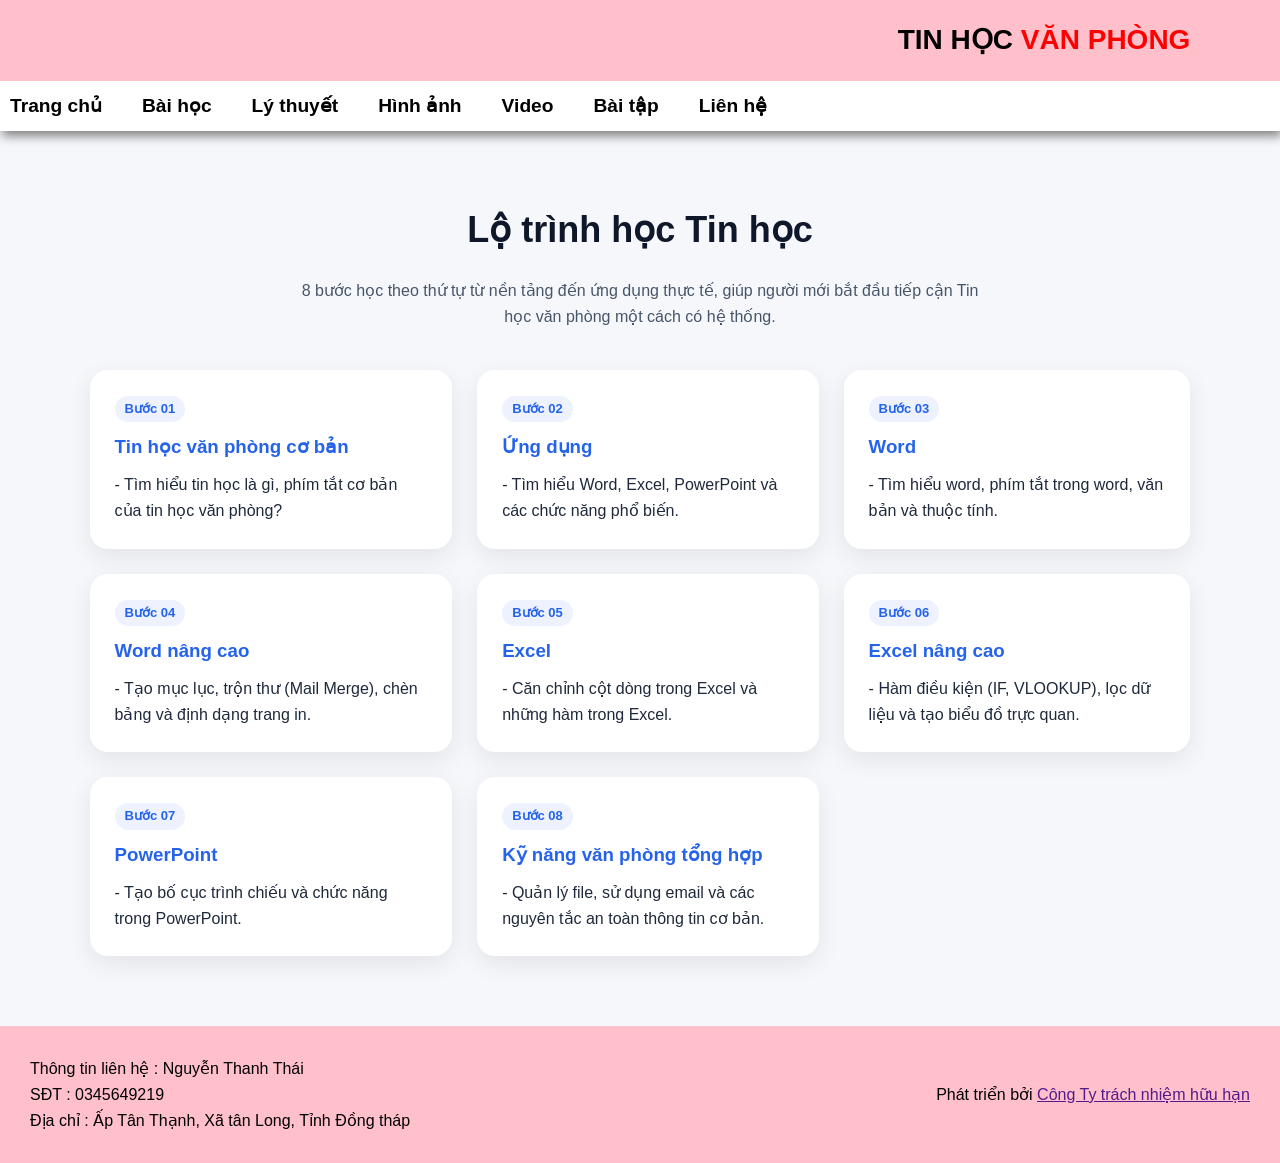
==== webcon/baihoc.html @ 8f5b54de "Add files via upload" ====
<!DOCTYPE html>
<html lang="vi">
<head>
    <meta charset="UTF-8">
    <meta name="viewport" content="width=device-width, initial-scale=1.0">

    <title>TIN HỌC VĂN PHÒNG</title>

    <style>
        * {
            margin: 0;
            padding: 0;
            box-sizing: border-box;
        }
        body {
            font-family: Arial, sans-serif;
            background: #f5f7fb;
            color: #1e293b;
            line-height: 1.6;
        }
        header {
            background: pink;
            color: rgb(0, 0, 0);
            padding: 18px 7%;
            display: flex;
            justify-content: right;
            align-items: center;
            position: sticky;
            top: 0;
            z-index: 1000;
        }
        .tieude{
            font-size: 28px;
            font-weight: bold;
        }
        .tieude span{
            color: red;
        }
        nav {
            height: 50px;
            display: flex;
            gap: 20px;
            background-color: white;
            box-shadow: 2px 5px 10px gray;
        }
        nav a {
            color: black;
            text-decoration: none;
            font-weight: bold;
            font-size: larger;
            border-top: 0px;
            padding:10px ;
            align-items: center;
        }
        nav a:hover {
            background-color: aqua;
            color: #38bdf8;
            gap: 20px;
            border-radius: 10px;
        }             
        section {
            padding: 70px 7%;
        }
        .title {
            text-align: center;
            margin-bottom: 20px;
        }
        .title h2 {
            font-size: 36px;
            color: #0f172a;
        }
        .bang {
            display: grid;
            grid-template-columns:auto auto auto;
            gap: 25px;
        }
        .n {
            background: white;
            padding: 25px;
            border-radius: 18px;
            box-shadow:0 8px 25px rgba(0,0,0,0.08);
            transition: 0.3s;
        }
        .n:hover {
            transform: translateY(-15px);
        }
        .n h3 {
            color: #2563eb;
            margin: 10px 0;
        }
        .n .buoc {
            display: inline-block;
            background: #eef2ff;
            color: #2563eb;
            font-weight: bold;
            font-size: 13px;
            padding: 3px 10px;
            border-radius: 20px;
        }
        .ghichu {
            text-align: center;
            max-width: 700px;
            margin: 0 auto 40px;
            color: #475569;
        }
        footer {
            background: pink;
            color: rgb(0, 0, 0);;
            display: flex;
            justify-content: space-between;
            align-items: center;
            padding: 30px;
        }
    </style>
</head>
<body>
<header>
    <div class="tieude">
        TIN HỌC <span>VĂN PHÒNG</span>
    </div>
</header>
    <nav>
        <a href="../index.html">Trang chủ</a>
        <a href="./baihoc.html">Bài học</a>
        <a href="./lythuyet.html" >Lý thuyết</a>
        <a href="./hinhanh.html" >Hình ảnh</a>
        <a href="./vide.html" >Video</a>
        <a href="./baitap.html">Bài tập</a>
        <a href="./lienhe.html">Liên hệ</a>
    </nav>
<section id="baihoc">
    <div class="title">
        <h2>
            Lộ trình học Tin học
        </h2>
    </div>
    <p class="ghichu">
        8 bước học theo thứ tự từ nền tảng đến ứng dụng thực tế, giúp người mới
        bắt đầu tiếp cận Tin học văn phòng một cách có hệ thống.
    </p>
    <div class="bang">
        <div class="n">
            <span class="buoc">Bước 01</span>
            <h3>
                Tin học văn phòng cơ bản
            </h3>
            <p>
                - Tìm hiểu tin học là gì, phím tắt cơ bản của tin học
                văn phòng?
            </p>
        </div>
        <div class="n">
            <span class="buoc">Bước 02</span>
            <h3>
                Ứng dụng
            </h3>
            <p>
                - Tìm hiểu Word, Excel, PowerPoint
                và các chức năng phổ biến.
            </p>
        </div>
        <div class="n">
            <span class="buoc">Bước 03</span>
            <h3>
                Word
            </h3>
            <p>
                - Tìm hiểu word, phím tắt trong word,
                văn bản và thuộc tính.
            </p>
        </div>
        <div class="n">
            <span class="buoc">Bước 04</span>
            <h3>
                Word nâng cao
            </h3>
            <p>
                - Tạo mục lục, trộn thư (Mail Merge), chèn bảng
                và định dạng trang in.
            </p>
        </div>
        <div class="n">
            <span class="buoc">Bước 05</span>
            <h3>
                Excel
            </h3>
            <p>
                - Căn chỉnh cột dòng trong Excel và những 
                hàm trong Excel.
            </p>
        </div>
        <div class="n">
            <span class="buoc">Bước 06</span>
            <h3>
                Excel nâng cao
            </h3>
            <p>
                - Hàm điều kiện (IF, VLOOKUP), lọc dữ liệu
                và tạo biểu đồ trực quan.
            </p>
        </div>
        <div class="n">
            <span class="buoc">Bước 07</span>
            <h3>
                PowerPoint
            </h3>
            <p>
                - Tạo bố cục trình chiếu và chức năng
                trong PowerPoint.
            </p>
        </div>
        <div class="n">
            <span class="buoc">Bước 08</span>
            <h3>
                Kỹ năng văn phòng tổng hợp
            </h3>
            <p>
                - Quản lý file, sử dụng email và các nguyên tắc
                an toàn thông tin cơ bản.
            </p>
        </div>
    </div>
</section>
<footer>
    <div>
        Thông tin liên hệ : Nguyễn Thanh Thái 
        <br>SĐT : 0345649219
        <br>Địa chỉ : Ấp Tân Thạnh, Xã tân Long, Tỉnh Đồng tháp

    </div>
    <p>
        Phát triển bởi <a href="">Công Ty trách nhiệm hữu hạn</a>
    </p>
</footer>
</body>
</html>
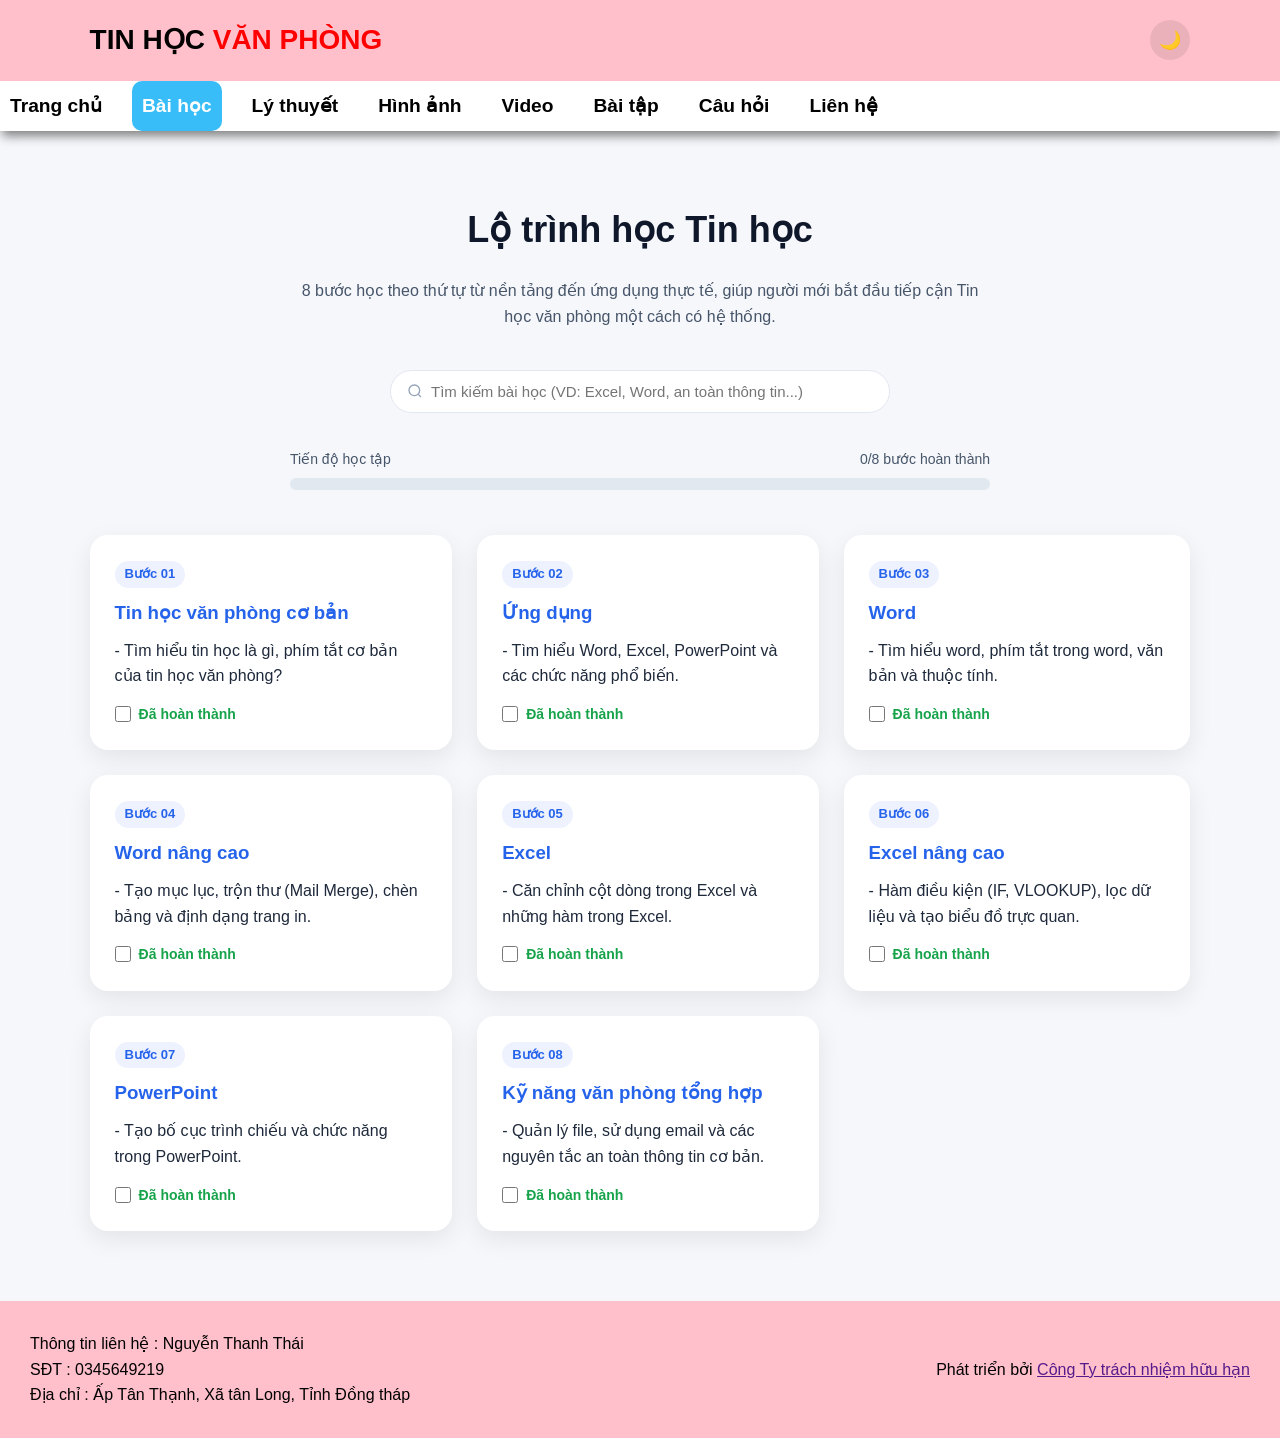
==== commit 86d001db: "Add files via upload" ====
--- a/webcon/baihoc.html
+++ b/webcon/baihoc.html
@@ -111,12 +111,89 @@
             align-items: center;
             padding: 30px;
         }
+        nav a.active {
+            background-color: #38bdf8;
+            color: white;
+            border-radius: 10px;
+        }
+        .n.xong {
+            border: 2px solid #22c55e;
+        }
+        .n .hoanthanh {
+            display: flex;
+            align-items: center;
+            gap: 8px;
+            margin-top: 14px;
+            font-size: 14px;
+            color: #16a34a;
+            font-weight: bold;
+            cursor: pointer;
+            user-select: none;
+        }
+        .n .hoanthanh input {
+            width: 16px;
+            height: 16px;
+            cursor: pointer;
+        }
+        .tim-kiem-khung {
+            max-width: 500px;
+            margin: 0 auto 35px;
+            position: relative;
+        }
+        .tim-kiem-khung input {
+            width: 100%;
+            padding: 12px 18px 12px 40px;
+            border-radius: 30px;
+            border: 1px solid #e2e8f0;
+            font-size: 15px;
+            background: white url('data:image/svg+xml;utf8,<svg xmlns="http://www.w3.org/2000/svg" width="16" height="16" viewBox="0 0 24 24" fill="none" stroke="%2394a3b8" stroke-width="2"><circle cx="11" cy="11" r="8"/><line x1="21" y1="21" x2="16.65" y2="16.65"/></svg>') no-repeat 16px center;
+        }
+        .tim-kiem-khung input:focus {
+            outline: none;
+            border-color: #2563eb;
+        }
+        #khong-co-ket-qua {
+            display: none;
+            text-align: center;
+            color: #94a3b8;
+            margin-bottom: 30px;
+        }
+        .tiendo-khung {
+            max-width: 700px;
+            margin: 0 auto 45px;
+        }
+        .tiendo-nhan {
+            display: flex;
+            justify-content: space-between;
+            font-size: 14px;
+            color: #475569;
+            margin-bottom: 8px;
+        }
+        .tiendo-thanh {
+            width: 100%;
+            height: 12px;
+            background: #e2e8f0;
+            border-radius: 20px;
+            overflow: hidden;
+        }
+        .tiendo-fill {
+            height: 100%;
+            width: 0%;
+            background: #22c55e;
+            border-radius: 20px;
+            transition: width 0.4s ease;
+        }
     </style>
+    <link rel="stylesheet" href="../theme.css">
 </head>
 <body>
 <header>
     <div class="tieude">
         TIN HỌC <span>VĂN PHÒNG</span>
+    </div>
+    <div class="header-dieukhien">
+        <button id="toggle-theme" class="btn-icon" title="Chuyển giao diện sáng/tối">🌙</button>
+        <button id="hamburger" class="btn-icon hamburger" title="Menu">☰</button>
     </div>
 </header>
     <nav>
@@ -126,6 +203,7 @@
         <a href="./hinhanh.html" >Hình ảnh</a>
         <a href="./vide.html" >Video</a>
         <a href="./baitap.html">Bài tập</a>
+        <a href="./quiz.html">Câu hỏi</a>
         <a href="./lienhe.html">Liên hệ</a>
     </nav>
 <section id="baihoc">
@@ -138,8 +216,21 @@
         8 bước học theo thứ tự từ nền tảng đến ứng dụng thực tế, giúp người mới
         bắt đầu tiếp cận Tin học văn phòng một cách có hệ thống.
     </p>
+    <div class="tim-kiem-khung">
+        <input type="text" id="tim-kiem-baihoc" placeholder="Tìm kiếm bài học (VD: Excel, Word, an toàn thông tin...)">
+    </div>
+    <p id="khong-co-ket-qua">Không tìm thấy bài học phù hợp với từ khóa.</p>
+    <div class="tiendo-khung">
+        <div class="tiendo-nhan">
+            <span>Tiến độ học tập</span>
+            <span id="tiendo-text">0/8 bước hoàn thành</span>
+        </div>
+        <div class="tiendo-thanh">
+            <div class="tiendo-fill" id="tiendo-fill"></div>
+        </div>
+    </div>
     <div class="bang">
-        <div class="n">
+        <div class="n" data-buoc="1">
             <span class="buoc">Bước 01</span>
             <h3>
                 Tin học văn phòng cơ bản
@@ -148,8 +239,11 @@
                 - Tìm hiểu tin học là gì, phím tắt cơ bản của tin học
                 văn phòng?
             </p>
-        </div>
-        <div class="n">
+            <label class="hoanthanh">
+                <input type="checkbox" class="check-buoc" data-buoc="1"> Đã hoàn thành
+            </label>
+        </div>
+        <div class="n" data-buoc="2">
             <span class="buoc">Bước 02</span>
             <h3>
                 Ứng dụng
@@ -158,8 +252,11 @@
                 - Tìm hiểu Word, Excel, PowerPoint
                 và các chức năng phổ biến.
             </p>
-        </div>
-        <div class="n">
+            <label class="hoanthanh">
+                <input type="checkbox" class="check-buoc" data-buoc="2"> Đã hoàn thành
+            </label>
+        </div>
+        <div class="n" data-buoc="3">
             <span class="buoc">Bước 03</span>
             <h3>
                 Word
@@ -168,8 +265,11 @@
                 - Tìm hiểu word, phím tắt trong word,
                 văn bản và thuộc tính.
             </p>
-        </div>
-        <div class="n">
+            <label class="hoanthanh">
+                <input type="checkbox" class="check-buoc" data-buoc="3"> Đã hoàn thành
+            </label>
+        </div>
+        <div class="n" data-buoc="4">
             <span class="buoc">Bước 04</span>
             <h3>
                 Word nâng cao
@@ -178,8 +278,11 @@
                 - Tạo mục lục, trộn thư (Mail Merge), chèn bảng
                 và định dạng trang in.
             </p>
-        </div>
-        <div class="n">
+            <label class="hoanthanh">
+                <input type="checkbox" class="check-buoc" data-buoc="4"> Đã hoàn thành
+            </label>
+        </div>
+        <div class="n" data-buoc="5">
             <span class="buoc">Bước 05</span>
             <h3>
                 Excel
@@ -188,8 +291,11 @@
                 - Căn chỉnh cột dòng trong Excel và những 
                 hàm trong Excel.
             </p>
-        </div>
-        <div class="n">
+            <label class="hoanthanh">
+                <input type="checkbox" class="check-buoc" data-buoc="5"> Đã hoàn thành
+            </label>
+        </div>
+        <div class="n" data-buoc="6">
             <span class="buoc">Bước 06</span>
             <h3>
                 Excel nâng cao
@@ -198,8 +304,11 @@
                 - Hàm điều kiện (IF, VLOOKUP), lọc dữ liệu
                 và tạo biểu đồ trực quan.
             </p>
-        </div>
-        <div class="n">
+            <label class="hoanthanh">
+                <input type="checkbox" class="check-buoc" data-buoc="6"> Đã hoàn thành
+            </label>
+        </div>
+        <div class="n" data-buoc="7">
             <span class="buoc">Bước 07</span>
             <h3>
                 PowerPoint
@@ -208,8 +317,11 @@
                 - Tạo bố cục trình chiếu và chức năng
                 trong PowerPoint.
             </p>
-        </div>
-        <div class="n">
+            <label class="hoanthanh">
+                <input type="checkbox" class="check-buoc" data-buoc="7"> Đã hoàn thành
+            </label>
+        </div>
+        <div class="n" data-buoc="8">
             <span class="buoc">Bước 08</span>
             <h3>
                 Kỹ năng văn phòng tổng hợp
@@ -218,6 +330,9 @@
                 - Quản lý file, sử dụng email và các nguyên tắc
                 an toàn thông tin cơ bản.
             </p>
+            <label class="hoanthanh">
+                <input type="checkbox" class="check-buoc" data-buoc="8"> Đã hoàn thành
+            </label>
         </div>
     </div>
 </section>
@@ -232,5 +347,74 @@
         Phát triển bởi <a href="">Công Ty trách nhiệm hữu hạn</a>
     </p>
 </footer>
+
+<script src="../site.js"></script>
+<script>
+    (function () {
+        const KHOA = "tinhocvp_baihoc_tiendo";
+        const checkboxes = document.querySelectorAll(".check-buoc");
+        const tiendoFill = document.getElementById("tiendo-fill");
+        const tiendoText = document.getElementById("tiendo-text");
+        const tongSo = checkboxes.length;
+
+        function layDaLuu() {
+            try {
+                return JSON.parse(localStorage.getItem(KHOA)) || {};
+            } catch (e) {
+                return {};
+            }
+        }
+
+        function capNhatTiendo() {
+            const daLuu = layDaLuu();
+            let soXong = 0;
+            checkboxes.forEach((cb) => {
+                const buoc = cb.dataset.buoc;
+                const the = cb.closest(".n");
+                if (daLuu[buoc]) {
+                    cb.checked = true;
+                    the.classList.add("xong");
+                    soXong++;
+                } else {
+                    cb.checked = false;
+                    the.classList.remove("xong");
+                }
+            });
+            const phanTram = tongSo ? Math.round((soXong / tongSo) * 100) : 0;
+            tiendoFill.style.width = phanTram + "%";
+            tiendoText.textContent = soXong + "/" + tongSo + " bước hoàn thành";
+        }
+
+        checkboxes.forEach((cb) => {
+            cb.addEventListener("change", () => {
+                const daLuu = layDaLuu();
+                daLuu[cb.dataset.buoc] = cb.checked;
+                localStorage.setItem(KHOA, JSON.stringify(daLuu));
+                capNhatTiendo();
+                toast(cb.checked ? "Đã đánh dấu hoàn thành ✓" : "Đã bỏ đánh dấu");
+            });
+        });
+
+        capNhatTiendo();
+    })();
+    (function () {
+        const oTimKiem = document.getElementById("tim-kiem-baihoc");
+        const the = document.querySelectorAll(".n");
+        const khongCoKq = document.getElementById("khong-co-ket-qua");
+        if (!oTimKiem) return;
+
+        oTimKiem.addEventListener("input", () => {
+            const tuKhoa = oTimKiem.value.trim().toLowerCase();
+            let soHienThi = 0;
+            the.forEach((card) => {
+                const noiDung = card.textContent.toLowerCase();
+                const khop = noiDung.includes(tuKhoa);
+                card.style.display = khop ? "" : "none";
+                if (khop) soHienThi++;
+            });
+            khongCoKq.style.display = soHienThi === 0 ? "block" : "none";
+        });
+    })();
+</script>
 </body>
 </html>
--- a/theme.css
+++ b/theme.css
@@ -0,0 +1,193 @@
+header {
+    justify-content: space-between !important;
+}
+.header-dieukhien {
+    display: flex;
+    align-items: center;
+    gap: 10px;
+}
+.btn-icon {
+    width: 40px;
+    height: 40px;
+    border: none;
+    border-radius: 50%;
+    background: rgba(0,0,0,0.08);
+    color: #1e293b;
+    font-size: 18px;
+    cursor: pointer;
+    display: flex;
+    align-items: center;
+    justify-content: center;
+    transition: 0.25s;
+}
+.btn-icon:hover {
+    background: rgba(0,0,0,0.18);
+}
+.hamburger {
+    display: none;
+}
+@media (max-width: 860px) {
+    .hamburger {
+        display: flex;
+    }
+    nav {
+        display: none;
+        flex-direction: column;
+        height: auto;
+        gap: 0;
+    }
+    nav.mo {
+        display: flex;
+    }
+    nav a {
+        padding: 14px 20px;
+        border-bottom: 1px solid #f1f5f9;
+    }
+    nav a:hover {
+        border-radius: 0;
+    }
+}
+html.dark body {
+    background: #0b1120 !important;
+    color: #e2e8f0 !important;
+}
+html.dark header {
+    background: #3a1f2b !important;
+}
+html.dark .tieude {
+    color: #f1f5f9 !important;
+}
+html.dark nav {
+    background: #111827 !important;
+    box-shadow: 2px 5px 10px rgba(0,0,0,0.4) !important;
+}
+html.dark nav a {
+    color: #e2e8f0 !important;
+    border-bottom-color: #1f2937 !important;
+}
+html.dark nav a:hover {
+    background-color: #1d4ed8 !important;
+    color: white !important;
+}
+html.dark nav a.active {
+    background-color: #38bdf8 !important;
+    color: #0b1120 !important;
+}
+html.dark .btn-icon {
+    background: rgba(255,255,255,0.1) !important;
+    color: #f1f5f9 !important;
+}
+html.dark .btn-icon:hover {
+    background: rgba(255,255,255,0.22) !important;
+}
+html.dark footer {
+    background: #3a1f2b !important;
+    color: #f1f5f9 !important;
+}
+html.dark footer a {
+    color: #93c5fd !important;
+}
+html.dark .title h2,
+html.dark .trangchu h1,
+html.dark h1, html.dark h2, html.dark h3 {
+    color: #f1f5f9 !important;
+}
+html.dark .title p,
+html.dark .trangchu p,
+html.dark .ghichu,
+html.dark p {
+    color: #cbd5e1 !important;
+}
+html.dark .n,
+html.dark .form-lienhe,
+html.dark .khoahoc-list .card,
+html.dark .danhgia-list .card,
+html.dark .gioithieu-list .the,
+html.dark .quiz-khung,
+html.dark .noidung .muc-noidung,
+html.dark .thongtin {
+    background: #1e293b !important;
+    color: #e2e8f0 !important;
+}
+html.dark .n h3,
+html.dark .khoahoc-list h3,
+html.dark .gioithieu-list h3,
+html.dark .form-lienhe h3,
+html.dark .quiz-cauhoi {
+    color: #7dd3fc !important;
+}
+html.dark .n p,
+html.dark .khoahoc-list p,
+html.dark .gioithieu-list p,
+html.dark .danhgia-list .noidung {
+    color: #94a3b8 !important;
+}
+html.dark .quiz-dapan button {
+    background: #0f172a !important;
+    border-color: #334155 !important;
+    color: #e2e8f0 !important;
+}
+html.dark .quiz-dapan button.dung {
+    background: #14532d !important;
+    border-color: #22c55e !important;
+}
+html.dark .quiz-dapan button.sai {
+    background: #7f1d1d !important;
+    border-color: #ef4444 !important;
+}
+html.dark .quiz-giaithich {
+    background: #0f172a !important;
+    color: #cbd5e1 !important;
+}
+html.dark .quiz-so-cau {
+    color: #94a3b8 !important;
+}
+html.dark .khung-lienhe .form-lienhe input,
+html.dark .khung-lienhe .form-lienhe textarea {
+    background: #0f172a !important;
+    border-color: #334155 !important;
+    color: #e2e8f0 !important;
+}
+html.dark .gioithieu {
+    background: #0b1120 !important;
+}
+html.dark .danhgia {
+    background: #111827 !important;
+}
+html.dark .khoahoc-list .icon,
+html.dark .gioithieu-list .icon {
+    background: #0f172a !important;
+}
+html.dark .tiendo-thanh {
+    background: #1f2937 !important;
+}
+html.dark .huongdan {
+    background: #111827 !important;
+    color: #e2e8f0 !important;
+}
+html.dark .btvn {
+    background: #000000 !important;
+}
+html.dark #dashboard-tiendo .the {
+    background: #1e293b !important;
+}
+.toast-thongbao {
+    position: fixed;
+    left: 50%;
+    bottom: 30px;
+    transform: translate(-50%, 20px);
+    background: #0f172a;
+    color: white;
+    padding: 13px 22px;
+    border-radius: 30px;
+    font-size: 14px;
+    box-shadow: 0 8px 20px rgba(0,0,0,0.25);
+    opacity: 0;
+    pointer-events: none;
+    transition: opacity 0.3s ease, transform 0.3s ease;
+    z-index: 3000;
+}
+.toast-thongbao.hien {
+    opacity: 1;
+    transform: translate(-50%, 0);
+}
